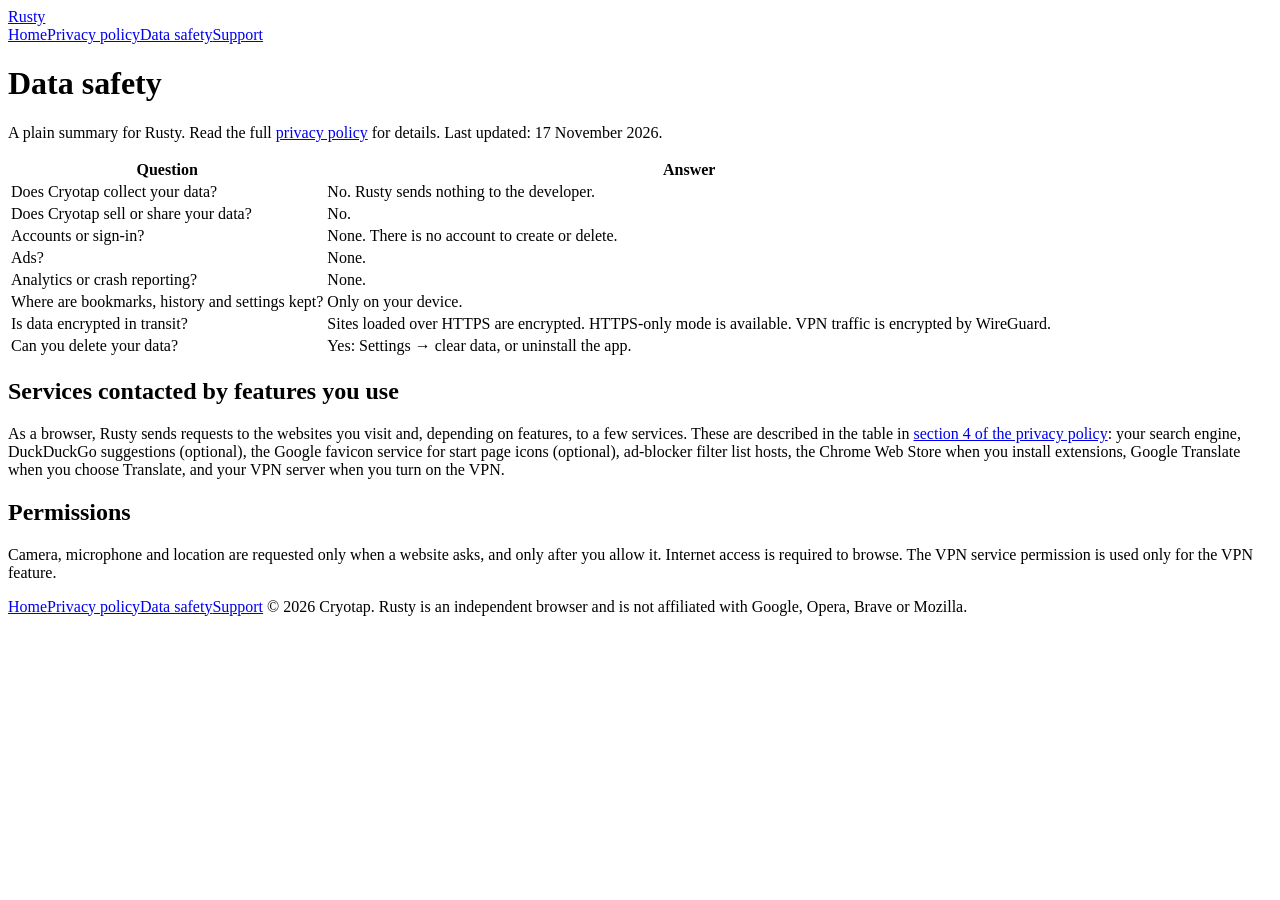
==== data-safety.html @ b17cfc11 "Add files via upload" ====
<!doctype html>
<html lang="en">
<head>
<meta charset="utf-8">
<meta name="viewport" content="width=device-width,initial-scale=1">
<title>Data safety - Rusty</title>
<meta name="description" content="A plain summary of what the Rusty Android browser does with data.">
<link rel="icon" href="assets/favicon.png">
<link rel="apple-touch-icon" href="assets/icon-192.png">
<link rel="stylesheet" href="assets/style.css">
</head>
<body>
<header class="nav"><div class="nav-in">
<a class="brand" href="index.html"><img src="assets/icon-192.png" alt="">Rusty</a>
<nav><a href="index.html">Home</a><a href="privacy.html">Privacy policy</a><a href="data-safety.html" aria-current=page>Data safety</a><a href="support.html">Support</a></nav>
</div></header>
<main>

<h1 class="page">Data safety</h1>
<p class="meta">A plain summary for Rusty. Read the full <a href="privacy.html">privacy policy</a> for details. Last updated: 17 November 2026.</p>

<div class="tablewrap"><table>
<tr><th>Question</th><th>Answer</th></tr>
<tr><td>Does Cryotap collect your data?</td><td>No. Rusty sends nothing to the developer.</td></tr>
<tr><td>Does Cryotap sell or share your data?</td><td>No.</td></tr>
<tr><td>Accounts or sign-in?</td><td>None. There is no account to create or delete.</td></tr>
<tr><td>Ads?</td><td>None.</td></tr>
<tr><td>Analytics or crash reporting?</td><td>None.</td></tr>
<tr><td>Where are bookmarks, history and settings kept?</td><td>Only on your device.</td></tr>
<tr><td>Is data encrypted in transit?</td><td>Sites loaded over HTTPS are encrypted. HTTPS-only mode is available. VPN traffic is encrypted by WireGuard.</td></tr>
<tr><td>Can you delete your data?</td><td>Yes: Settings &rarr; clear data, or uninstall the app.</td></tr>
</table></div>

<h2>Services contacted by features you use</h2>
<p>As a browser, Rusty sends requests to the websites you visit and, depending on features, to a few services. These are described in the table in <a href="privacy.html">section 4 of the privacy policy</a>: your search engine, DuckDuckGo suggestions (optional), the Google favicon service for start page icons (optional), ad-blocker filter list hosts, the Chrome Web Store when you install extensions, Google Translate when you choose Translate, and your VPN server when you turn on the VPN.</p>

<h2>Permissions</h2>
<p>Camera, microphone and location are requested only when a website asks, and only after you allow it. Internet access is required to browse. The VPN service permission is used only for the VPN feature.</p>

</main>
<footer><div class="foot-in">
<a href="index.html">Home</a><a href="privacy.html">Privacy policy</a><a href="data-safety.html">Data safety</a><a href="support.html">Support</a>
<span>&copy; 2026 Cryotap. Rusty is an independent browser and is not affiliated with Google, Opera, Brave or Mozilla.</span>
</div></footer>
</body>
</html>
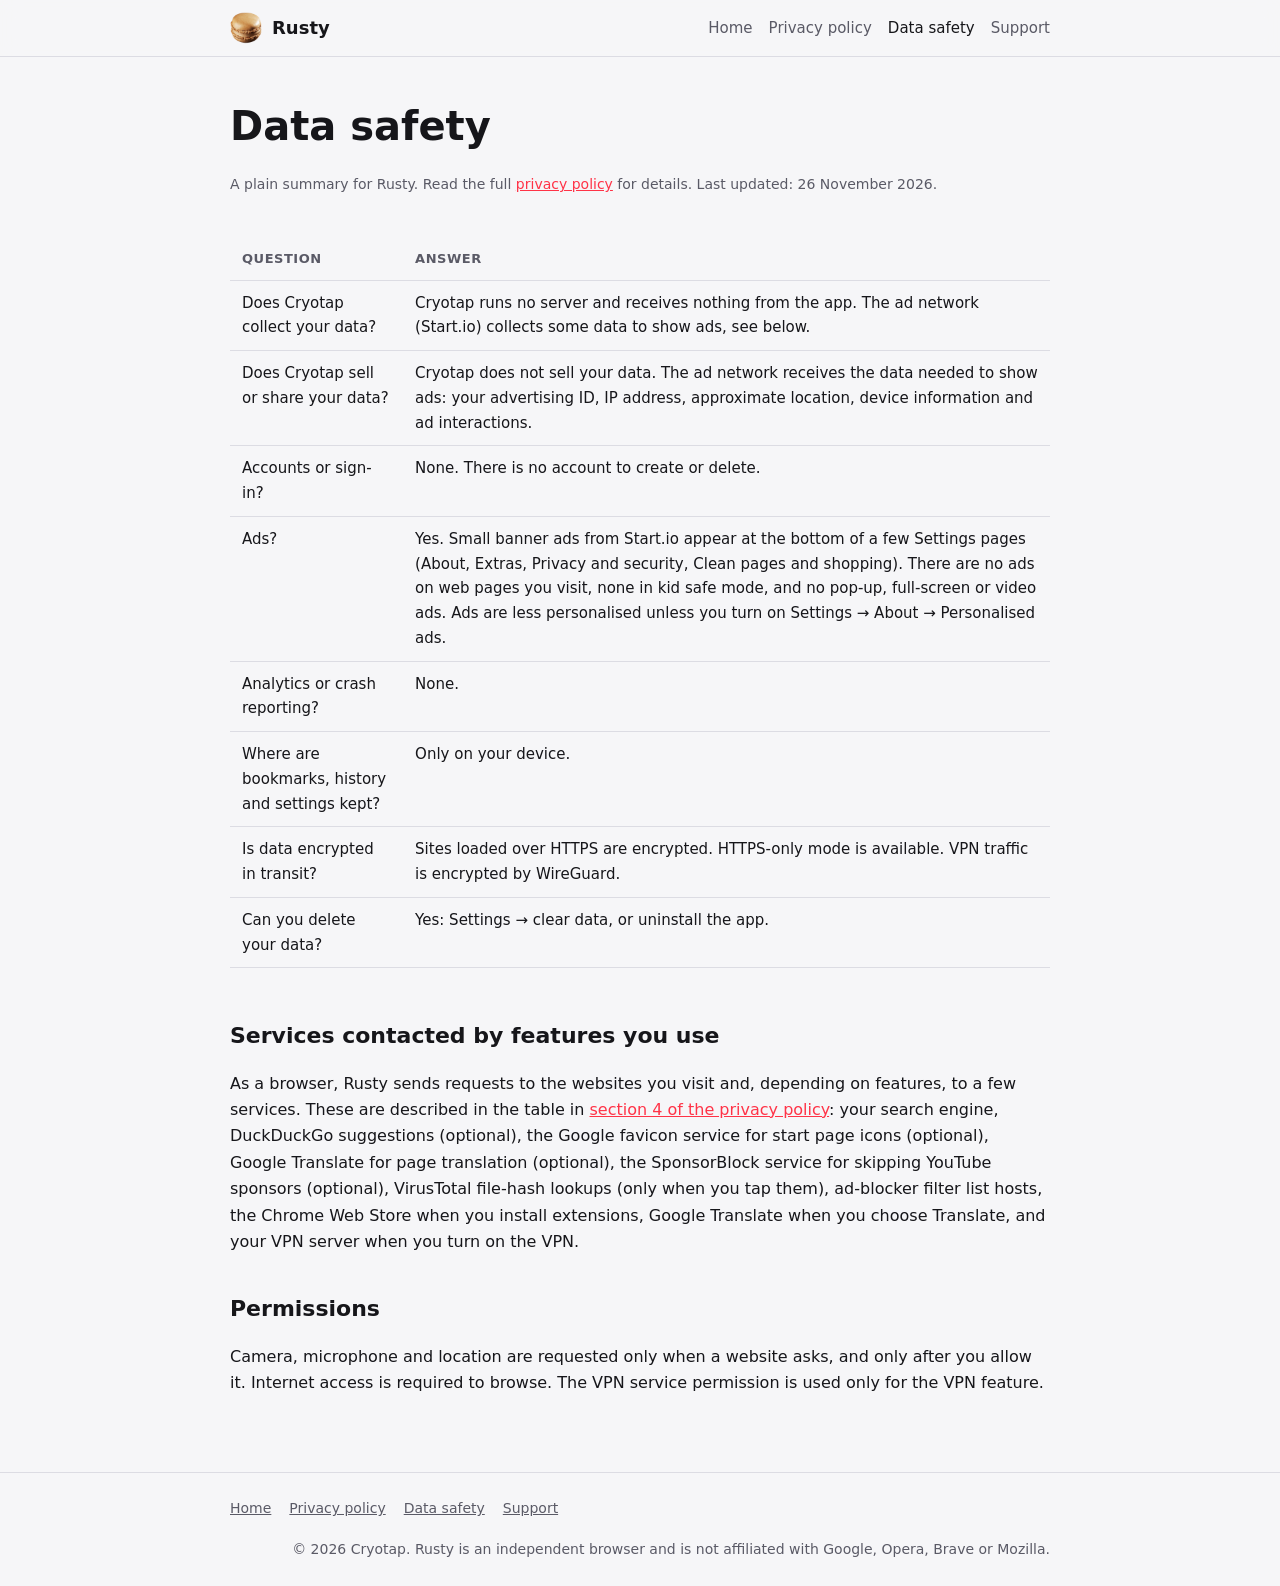
==== commit b0e2366f: "Add files via upload" ====
--- a/data-safety.html
+++ b/data-safety.html
@@ -17,14 +17,14 @@
 <main>
 
 <h1 class="page">Data safety</h1>
-<p class="meta">A plain summary for Rusty. Read the full <a href="privacy.html">privacy policy</a> for details. Last updated: 17 November 2026.</p>
+<p class="meta">A plain summary for Rusty. Read the full <a href="privacy.html">privacy policy</a> for details. Last updated: 26 November 2026.</p>
 
 <div class="tablewrap"><table>
 <tr><th>Question</th><th>Answer</th></tr>
-<tr><td>Does Cryotap collect your data?</td><td>No. Rusty sends nothing to the developer.</td></tr>
-<tr><td>Does Cryotap sell or share your data?</td><td>No.</td></tr>
+<tr><td>Does Cryotap collect your data?</td><td>Cryotap runs no server and receives nothing from the app. The ad network (Start.io) collects some data to show ads, see below.</td></tr>
+<tr><td>Does Cryotap sell or share your data?</td><td>Cryotap does not sell your data. The ad network receives the data needed to show ads: your advertising ID, IP address, approximate location, device information and ad interactions.</td></tr>
 <tr><td>Accounts or sign-in?</td><td>None. There is no account to create or delete.</td></tr>
-<tr><td>Ads?</td><td>None.</td></tr>
+<tr><td>Ads?</td><td>Yes. Small banner ads from Start.io appear at the bottom of a few Settings pages (About, Extras, Privacy and security, Clean pages and shopping). There are no ads on web pages you visit, none in kid safe mode, and no pop-up, full-screen or video ads. Ads are less personalised unless you turn on Settings &rarr; About &rarr; Personalised ads.</td></tr>
 <tr><td>Analytics or crash reporting?</td><td>None.</td></tr>
 <tr><td>Where are bookmarks, history and settings kept?</td><td>Only on your device.</td></tr>
 <tr><td>Is data encrypted in transit?</td><td>Sites loaded over HTTPS are encrypted. HTTPS-only mode is available. VPN traffic is encrypted by WireGuard.</td></tr>
@@ -32,7 +32,7 @@
 </table></div>
 
 <h2>Services contacted by features you use</h2>
-<p>As a browser, Rusty sends requests to the websites you visit and, depending on features, to a few services. These are described in the table in <a href="privacy.html">section 4 of the privacy policy</a>: your search engine, DuckDuckGo suggestions (optional), the Google favicon service for start page icons (optional), ad-blocker filter list hosts, the Chrome Web Store when you install extensions, Google Translate when you choose Translate, and your VPN server when you turn on the VPN.</p>
+<p>As a browser, Rusty sends requests to the websites you visit and, depending on features, to a few services. These are described in the table in <a href="privacy.html">section 4 of the privacy policy</a>: your search engine, DuckDuckGo suggestions (optional), the Google favicon service for start page icons (optional), Google Translate for page translation (optional), the SponsorBlock service for skipping YouTube sponsors (optional), VirusTotal file-hash lookups (only when you tap them), ad-blocker filter list hosts, the Chrome Web Store when you install extensions, Google Translate when you choose Translate, and your VPN server when you turn on the VPN.</p>
 
 <h2>Permissions</h2>
 <p>Camera, microphone and location are requested only when a website asks, and only after you allow it. Internet access is required to browse. The VPN service permission is used only for the VPN feature.</p>
--- a/assets/style.css
+++ b/assets/style.css
@@ -0,0 +1,42 @@
+:root{--bg:#0f0f12;--card:#17171c;--card2:#1f1f26;--text:#f2f2f5;--sub:#a3a3ae;--accent:#ff3347;--line:#2a2a33;--maxw:860px}
+@media (prefers-color-scheme:light){:root{--bg:#f6f6f8;--card:#fff;--card2:#efeff3;--text:#16161a;--sub:#5a5a66;--line:#dcdce3}}
+*{box-sizing:border-box}
+html{scroll-behavior:smooth}
+body{margin:0;background:var(--bg);color:var(--text);font:16px/1.65 system-ui,-apple-system,"Segoe UI",Roboto,Helvetica,Arial,sans-serif}
+a{color:var(--accent)}
+header.nav{position:sticky;top:0;z-index:5;background:color-mix(in srgb,var(--bg) 88%,transparent);backdrop-filter:blur(10px);border-bottom:1px solid var(--line)}
+.nav-in{max-width:var(--maxw);margin:0 auto;padding:12px 20px;display:flex;align-items:center;gap:18px;flex-wrap:wrap}
+.brand{display:flex;align-items:center;gap:10px;font-weight:700;color:var(--text);text-decoration:none;font-size:18px}
+.brand img{width:32px;height:32px;border-radius:9px}
+.nav-in nav{margin-left:auto;display:flex;gap:16px;flex-wrap:wrap}
+.nav-in nav a{color:var(--sub);text-decoration:none;font-size:15px}
+.nav-in nav a:hover,.nav-in nav a[aria-current]{color:var(--text)}
+main{max-width:var(--maxw);margin:0 auto;padding:36px 20px 60px}
+.hero{text-align:center;padding:30px 0 10px}
+.hero img.icon{width:112px;height:112px;border-radius:26px;box-shadow:0 10px 40px rgba(255,51,71,.25)}
+.hero h1{font-size:clamp(34px,6vw,52px);line-height:1.1;margin:22px 0 10px}
+.hero p.lead{font-size:19px;color:var(--sub);max-width:600px;margin:0 auto}
+.btns{display:flex;gap:12px;justify-content:center;flex-wrap:wrap;margin:26px 0 6px}
+.btn{display:inline-block;padding:13px 24px;border-radius:999px;font-weight:650;text-decoration:none;background:var(--accent);color:#fff}
+.btn.alt{background:var(--card2);color:var(--text);border:1px solid var(--line)}
+.note{color:var(--sub);font-size:14px;text-align:center}
+.grid{display:grid;grid-template-columns:repeat(auto-fill,minmax(250px,1fr));gap:14px;margin:34px 0}
+.card{background:var(--card);border:1px solid var(--line);border-radius:18px;padding:20px}
+.card h3{margin:0 0 6px;font-size:17px}
+.card p{margin:0;color:var(--sub);font-size:15px}
+h1.page{font-size:clamp(28px,5vw,40px);margin:0 0 6px}
+.meta{color:var(--sub);font-size:14px;margin-bottom:28px}
+h2{margin:36px 0 8px;font-size:22px}
+h3{margin:22px 0 6px;font-size:17px}
+p,li{color:var(--text)}
+li{margin:4px 0}
+.sub{color:var(--sub)}
+table{width:100%;border-collapse:collapse;margin:14px 0;font-size:15px}
+th,td{text-align:left;padding:10px 12px;border-bottom:1px solid var(--line);vertical-align:top}
+th{color:var(--sub);font-weight:600;font-size:13px;text-transform:uppercase;letter-spacing:.04em}
+.callout{background:var(--card);border:1px solid var(--line);border-left:4px solid var(--accent);border-radius:12px;padding:14px 18px;margin:18px 0}
+footer{border-top:1px solid var(--line);color:var(--sub);font-size:14px}
+.foot-in{max-width:var(--maxw);margin:0 auto;padding:24px 20px;display:flex;gap:18px;flex-wrap:wrap}
+.foot-in a{color:var(--sub)}
+.foot-in span{margin-left:auto}
+.tablewrap{overflow-x:auto}
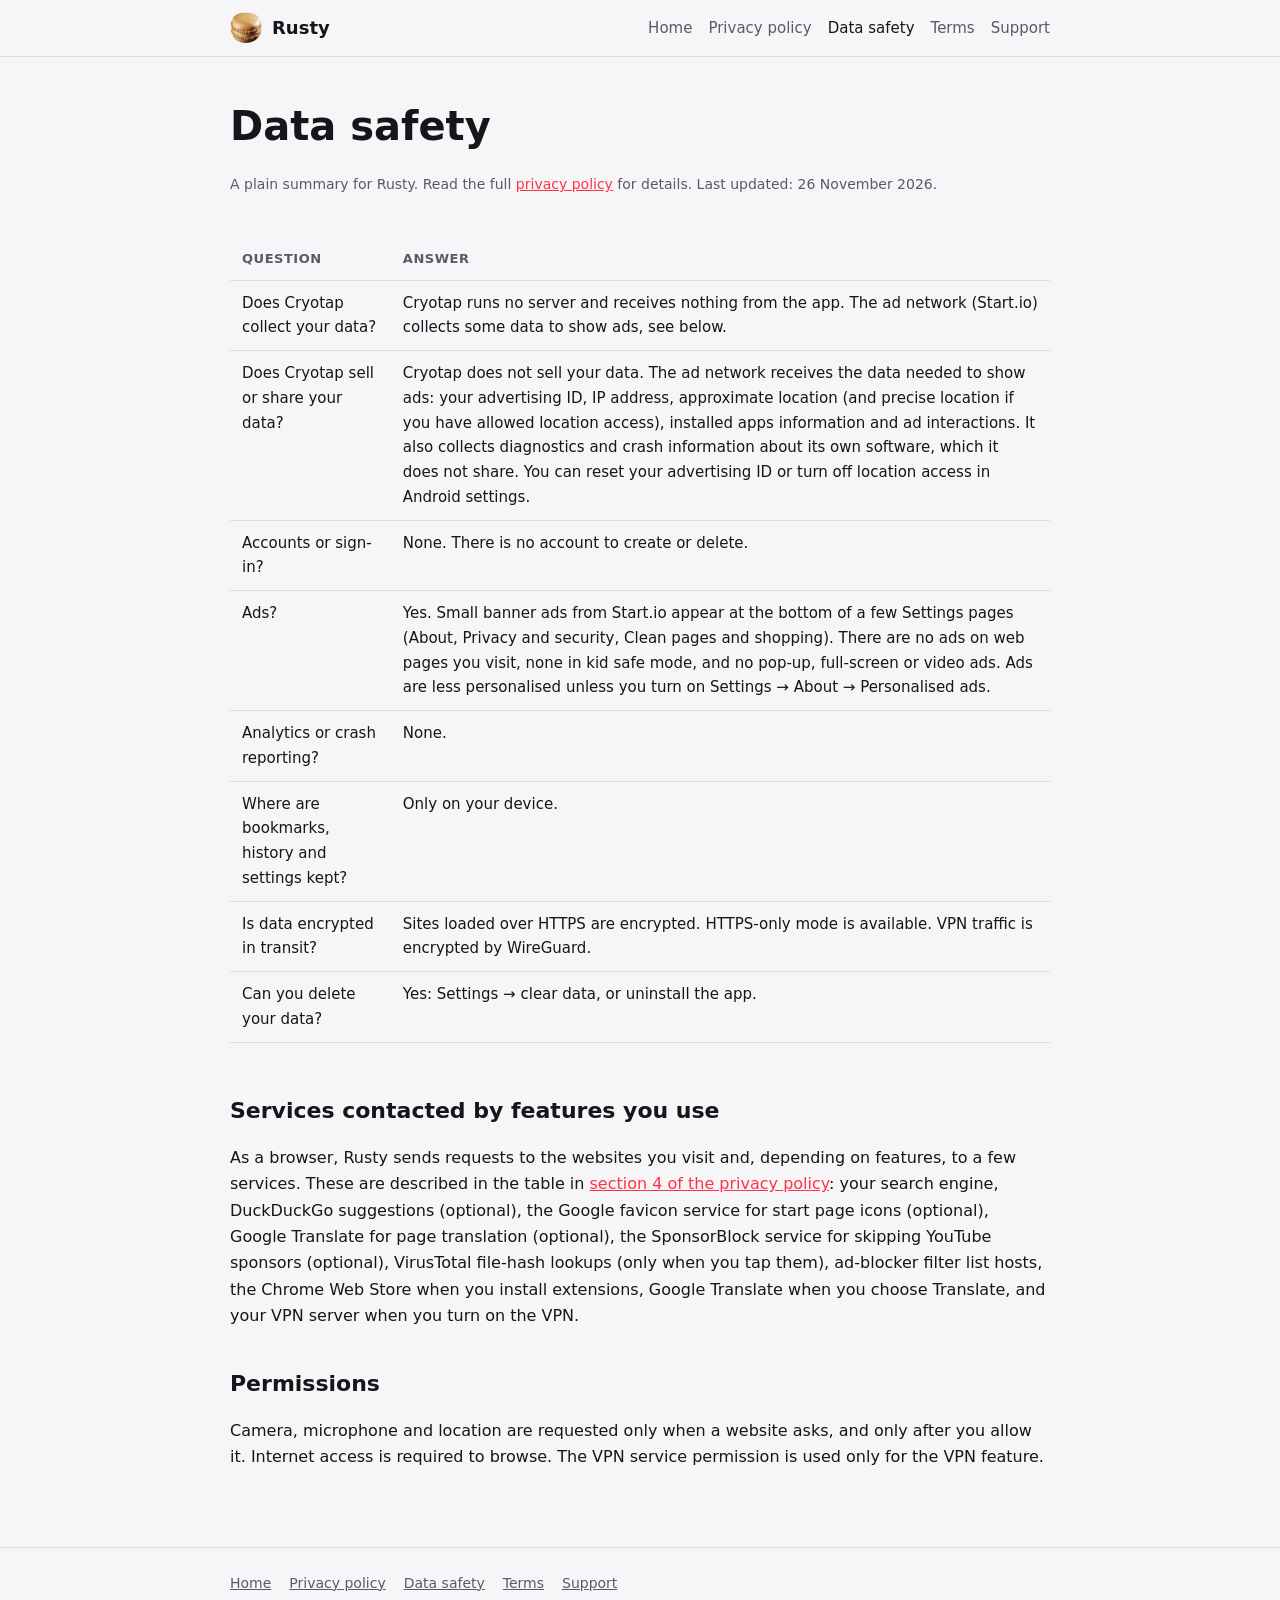
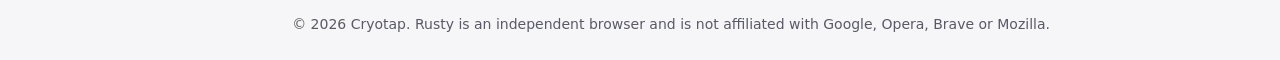
==== commit 3d05b15c: "Add files via upload" ====
--- a/data-safety.html
+++ b/data-safety.html
@@ -12,7 +12,7 @@
 <body>
 <header class="nav"><div class="nav-in">
 <a class="brand" href="index.html"><img src="assets/icon-192.png" alt="">Rusty</a>
-<nav><a href="index.html">Home</a><a href="privacy.html">Privacy policy</a><a href="data-safety.html" aria-current=page>Data safety</a><a href="support.html">Support</a></nav>
+<nav><a href="index.html">Home</a><a href="privacy.html">Privacy policy</a><a href="data-safety.html" aria-current=page>Data safety</a><a href="terms.html">Terms</a><a href="support.html">Support</a></nav>
 </div></header>
 <main>
 
@@ -22,9 +22,9 @@
 <div class="tablewrap"><table>
 <tr><th>Question</th><th>Answer</th></tr>
 <tr><td>Does Cryotap collect your data?</td><td>Cryotap runs no server and receives nothing from the app. The ad network (Start.io) collects some data to show ads, see below.</td></tr>
-<tr><td>Does Cryotap sell or share your data?</td><td>Cryotap does not sell your data. The ad network receives the data needed to show ads: your advertising ID, IP address, approximate location, device information and ad interactions.</td></tr>
+<tr><td>Does Cryotap sell or share your data?</td><td>Cryotap does not sell your data. The ad network receives the data needed to show ads: your advertising ID, IP address, approximate location (and precise location if you have allowed location access), installed apps information and ad interactions. It also collects diagnostics and crash information about its own software, which it does not share. You can reset your advertising ID or turn off location access in Android settings.</td></tr>
 <tr><td>Accounts or sign-in?</td><td>None. There is no account to create or delete.</td></tr>
-<tr><td>Ads?</td><td>Yes. Small banner ads from Start.io appear at the bottom of a few Settings pages (About, Extras, Privacy and security, Clean pages and shopping). There are no ads on web pages you visit, none in kid safe mode, and no pop-up, full-screen or video ads. Ads are less personalised unless you turn on Settings &rarr; About &rarr; Personalised ads.</td></tr>
+<tr><td>Ads?</td><td>Yes. Small banner ads from Start.io appear at the bottom of a few Settings pages (About, Privacy and security, Clean pages and shopping). There are no ads on web pages you visit, none in kid safe mode, and no pop-up, full-screen or video ads. Ads are less personalised unless you turn on Settings &rarr; About &rarr; Personalised ads.</td></tr>
 <tr><td>Analytics or crash reporting?</td><td>None.</td></tr>
 <tr><td>Where are bookmarks, history and settings kept?</td><td>Only on your device.</td></tr>
 <tr><td>Is data encrypted in transit?</td><td>Sites loaded over HTTPS are encrypted. HTTPS-only mode is available. VPN traffic is encrypted by WireGuard.</td></tr>
@@ -39,7 +39,7 @@
 
 </main>
 <footer><div class="foot-in">
-<a href="index.html">Home</a><a href="privacy.html">Privacy policy</a><a href="data-safety.html">Data safety</a><a href="support.html">Support</a>
+<a href="index.html">Home</a><a href="privacy.html">Privacy policy</a><a href="data-safety.html">Data safety</a><a href="terms.html">Terms</a><a href="support.html">Support</a>
 <span>&copy; 2026 Cryotap. Rusty is an independent browser and is not affiliated with Google, Opera, Brave or Mozilla.</span>
 </div></footer>
 </body>
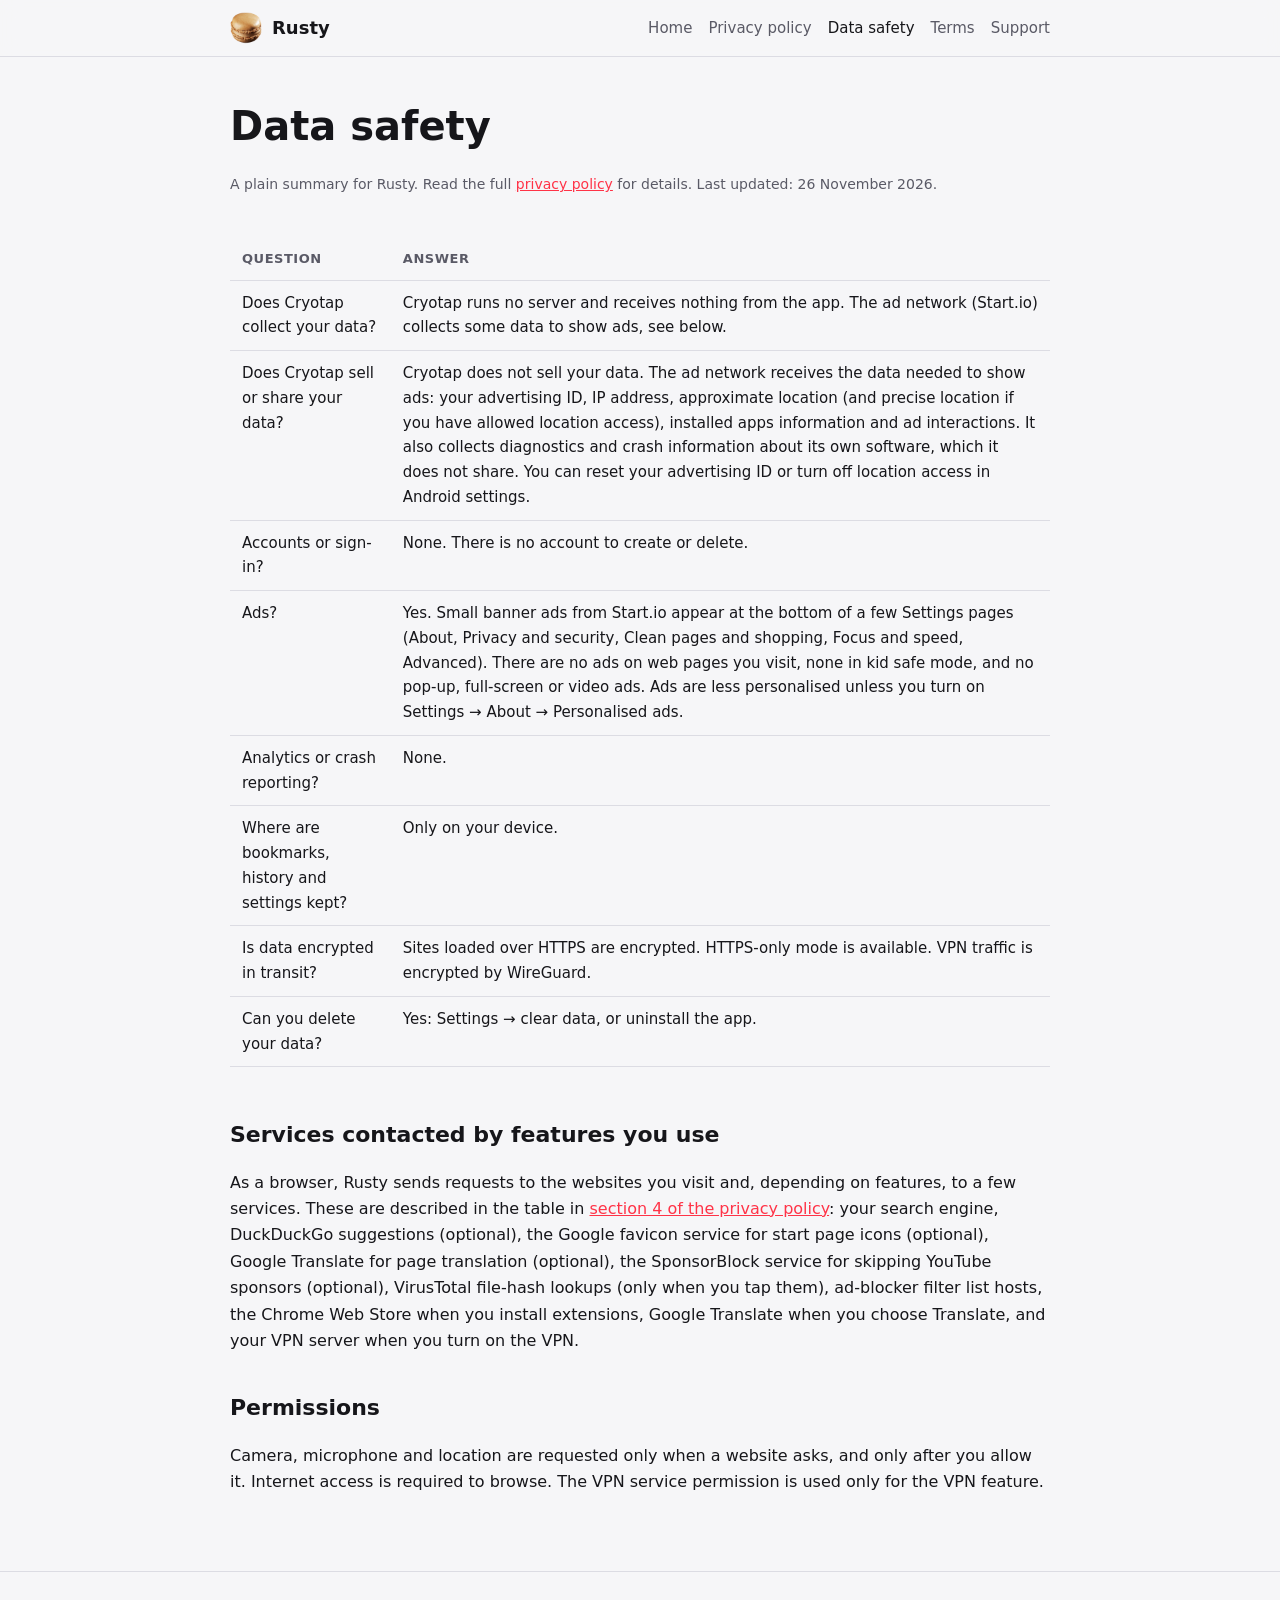
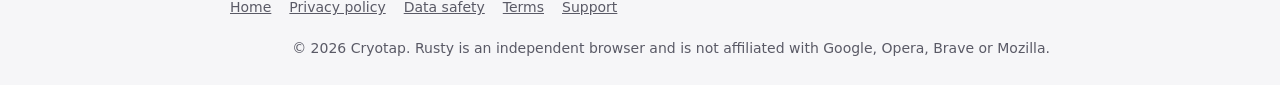
==== commit 021fc50c: "Add files via upload" ====
--- a/data-safety.html
+++ b/data-safety.html
@@ -24,7 +24,7 @@
 <tr><td>Does Cryotap collect your data?</td><td>Cryotap runs no server and receives nothing from the app. The ad network (Start.io) collects some data to show ads, see below.</td></tr>
 <tr><td>Does Cryotap sell or share your data?</td><td>Cryotap does not sell your data. The ad network receives the data needed to show ads: your advertising ID, IP address, approximate location (and precise location if you have allowed location access), installed apps information and ad interactions. It also collects diagnostics and crash information about its own software, which it does not share. You can reset your advertising ID or turn off location access in Android settings.</td></tr>
 <tr><td>Accounts or sign-in?</td><td>None. There is no account to create or delete.</td></tr>
-<tr><td>Ads?</td><td>Yes. Small banner ads from Start.io appear at the bottom of a few Settings pages (About, Privacy and security, Clean pages and shopping). There are no ads on web pages you visit, none in kid safe mode, and no pop-up, full-screen or video ads. Ads are less personalised unless you turn on Settings &rarr; About &rarr; Personalised ads.</td></tr>
+<tr><td>Ads?</td><td>Yes. Small banner ads from Start.io appear at the bottom of a few Settings pages (About, Privacy and security, Clean pages and shopping, Focus and speed, Advanced). There are no ads on web pages you visit, none in kid safe mode, and no pop-up, full-screen or video ads. Ads are less personalised unless you turn on Settings &rarr; About &rarr; Personalised ads.</td></tr>
 <tr><td>Analytics or crash reporting?</td><td>None.</td></tr>
 <tr><td>Where are bookmarks, history and settings kept?</td><td>Only on your device.</td></tr>
 <tr><td>Is data encrypted in transit?</td><td>Sites loaded over HTTPS are encrypted. HTTPS-only mode is available. VPN traffic is encrypted by WireGuard.</td></tr>
